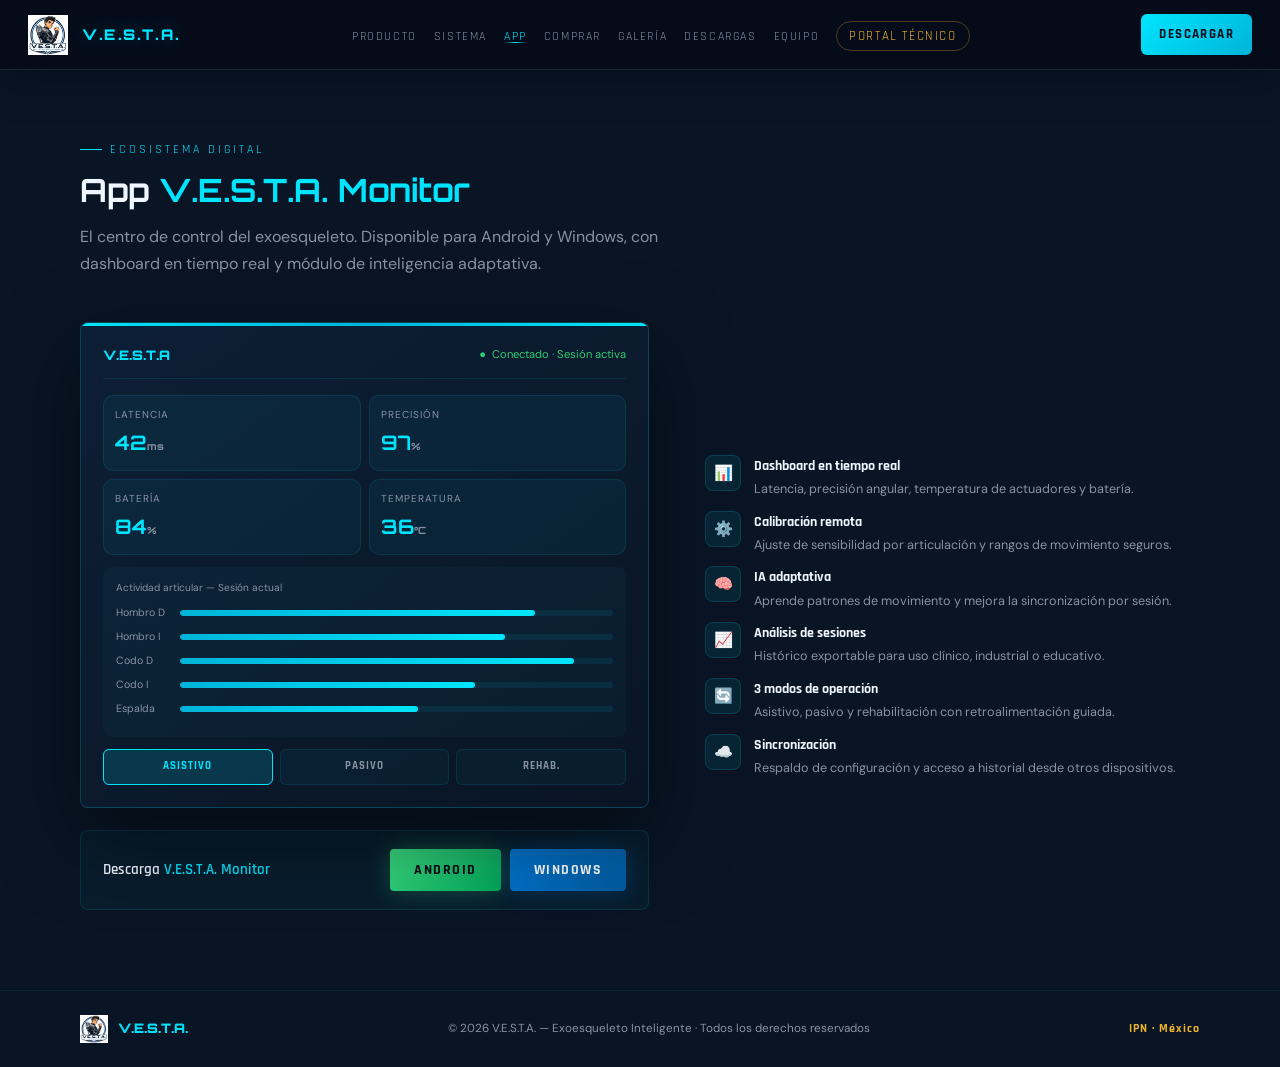
==== app.html @ 0ccfd3b2 "Mejora responsive de la web VESTA" ====
<!DOCTYPE html>
<html lang="es">
<head>
<meta charset="UTF-8">
<meta name="viewport" content="width=device-width, initial-scale=1.0">
<meta name="description" content="App V.E.S.T.A. Monitor para Android y Windows: dashboard, calibración, modos y análisis.">
<title>App Monitor — V.E.S.T.A.</title>
<link href="https://fonts.googleapis.com/css2?family=Orbitron:wght@400;700;900&family=Rajdhani:wght@300;400;500;600;700&family=DM+Sans:wght@300;400;500&display=swap" rel="stylesheet">
<link rel="stylesheet" href="style.css">
</head>
<body>

<nav>
  <a href="index.html" class="nav-logo-wrap"><img src="Logo V.E.S.T.A..png" alt="Logo V.E.S.T.A." class="nav-logo-img"><span class="nav-logo-text">V.E.S.T.A.</span></a>
  <ul class="nav-links">
    <li><a href="producto.html">Producto</a></li>
    <li><a href="producto.html#funcionamiento">Sistema</a></li>
    <li><a href="app.html" class="nav-active">App</a></li>
    <li><a href="compra.html">Comprar</a></li>
    <li><a href="galeria.html">Galería</a></li>
    <li><a href="descargas.html">Descargas</a></li>
    <li><a href="equipo.html">Equipo</a></li>
    <li><a href="https://josepht2244.github.io/technical_V.E.S.T.A.-/" class="nav-tech-link" target="_blank" rel="noopener">Portal Técnico</a></li>
  </ul>
  <a href="descargas.html" class="nav-cta">Descargar</a>
  <button class="nav-toggle" id="nav-toggle" aria-label="Menú"><span></span><span></span><span></span></button>
</nav>

<nav class="nav-drawer" id="nav-drawer">
  <a href="producto.html">Producto</a>
  <a href="producto.html#funcionamiento">Sistema</a>
  <a href="app.html">App</a>
  <a href="compra.html">Comprar</a>
  <a href="galeria.html">Galería</a>
  <a href="descargas.html">Descargas</a>
  <a href="equipo.html">Equipo</a>
  <a href="https://josepht2244.github.io/technical_V.E.S.T.A.-/" class="nav-tech-drawer" target="_blank" rel="noopener">Portal Técnico</a>
</nav>

<section class="page-hero" id="app">
  <div class="section-tag">Ecosistema digital</div>
  <h1 class="section-title">App <span>V.E.S.T.A. Monitor</span></h1>
  <p class="section-desc">El centro de control del exoesqueleto. Disponible para Android y Windows, con dashboard en tiempo real y módulo de inteligencia adaptativa.</p>

  <div class="app-grid">
    <div>
      <div class="app-mockup">
        <div class="app-bar"><span class="app-logo-small">V.E.S.T.A</span><span class="app-status">Conectado · Sesión activa</span></div>
        <div class="app-metrics">
          <div class="metric-box"><div class="metric-label">Latencia</div><span class="metric-value">42<span class="metric-unit">ms</span></span></div>
          <div class="metric-box"><div class="metric-label">Precisión</div><span class="metric-value">97<span class="metric-unit">%</span></span></div>
          <div class="metric-box"><div class="metric-label">Batería</div><span class="metric-value">84<span class="metric-unit">%</span></span></div>
          <div class="metric-box"><div class="metric-label">Temperatura</div><span class="metric-value">36<span class="metric-unit">°C</span></span></div>
        </div>
        <div class="app-bar-chart">
          <div class="bar-label">Actividad articular — Sesión actual</div>
          <div class="bar-row"><span class="bar-name">Hombro D</span><div class="bar-track"><div class="bar-fill" style="width:82%"></div></div></div>
          <div class="bar-row"><span class="bar-name">Hombro I</span><div class="bar-track"><div class="bar-fill" style="width:75%"></div></div></div>
          <div class="bar-row"><span class="bar-name">Codo D</span><div class="bar-track"><div class="bar-fill" style="width:91%"></div></div></div>
          <div class="bar-row"><span class="bar-name">Codo I</span><div class="bar-track"><div class="bar-fill" style="width:68%"></div></div></div>
          <div class="bar-row"><span class="bar-name">Espalda</span><div class="bar-track"><div class="bar-fill" style="width:55%"></div></div></div>
        </div>
        <div class="app-mode-row"><div class="mode-btn mode-active">Asistivo</div><div class="mode-btn mode-inactive">Pasivo</div><div class="mode-btn mode-inactive">Rehab.</div></div>
      </div>

      <div class="app-download-strip">
        <div class="app-download-text">Descarga <span>V.E.S.T.A. Monitor</span></div>
        <div class="app-dl-btns"><button class="btn-android dl-android">Android</button><button class="btn-windows dl-windows">Windows</button></div>
      </div>
    </div>

    <div class="app-features">
      <div class="app-feature"><div class="app-feature-icon">📊</div><div class="app-feature-text"><h4>Dashboard en tiempo real</h4><p>Latencia, precisión angular, temperatura de actuadores y batería.</p></div></div>
      <div class="app-feature"><div class="app-feature-icon">⚙️</div><div class="app-feature-text"><h4>Calibración remota</h4><p>Ajuste de sensibilidad por articulación y rangos de movimiento seguros.</p></div></div>
      <div class="app-feature"><div class="app-feature-icon">🧠</div><div class="app-feature-text"><h4>IA adaptativa</h4><p>Aprende patrones de movimiento y mejora la sincronización por sesión.</p></div></div>
      <div class="app-feature"><div class="app-feature-icon">📈</div><div class="app-feature-text"><h4>Análisis de sesiones</h4><p>Histórico exportable para uso clínico, industrial o educativo.</p></div></div>
      <div class="app-feature"><div class="app-feature-icon">🔄</div><div class="app-feature-text"><h4>3 modos de operación</h4><p>Asistivo, pasivo y rehabilitación con retroalimentación guiada.</p></div></div>
      <div class="app-feature"><div class="app-feature-icon">☁️</div><div class="app-feature-text"><h4>Sincronización</h4><p>Respaldo de configuración y acceso a historial desde otros dispositivos.</p></div></div>
    </div>
  </div>
</section>

<footer>
  <div class="footer-logo-wrap"><img src="Logo V.E.S.T.A..png" alt="Logo V.E.S.T.A." class="footer-logo-img"><span class="footer-logo">V.E.S.T.A.</span></div>
  <span class="footer-text">© 2026 V.E.S.T.A. — Exoesqueleto Inteligente · Todos los derechos reservados</span>
  <span class="footer-ipn">IPN · México</span>
</footer>

<script src="vesta.js?v=mailto-ipn-20260611"></script>
</body>
</html>
---- style.css ----
/*
  Archivo      | style.css
  Descripción  | Hoja de estilos principal de V.E.S.T.A.; define paleta,
               | layout, componentes visuales, animaciones y responsive.
*/

/* Variables    | Centralizan colores de marca y estados visuales reutilizables. */
:root {
  --cyan:   #00e5ff;
  --cyan2:  #00b4d8;
  --dark:   #050b18;
  --dark2:  #091525;
  --dark3:  #0d1f35;
  --silver: #8892a4;
  --light:  #d0dce8;
  --white:  #f0f6ff;
  --gold:   #f0b429;
  --red:    #ff4757;
  --green:  #2ecc71;
  --panel:  rgba(9, 21, 37, 0.88);
  --line:   rgba(208, 220, 232, 0.12);
  --amber:  #ffb84d;
}

/* Base         | Normaliza caja, scroll, tipografía global y barra de desplazamiento. */
*, *::before, *::after { margin: 0; padding: 0; box-sizing: border-box; }
html { scroll-behavior: smooth; }
body {
  background:
    linear-gradient(180deg, #050b18 0%, #08111f 45%, #050b18 100%);
  color: var(--light);
  font-family: 'DM Sans', sans-serif;
  font-size: 16px;
  line-height: 1.6;
  overflow-x: hidden;
}
img { max-width: 100%; }
::-webkit-scrollbar { width: 6px; }
::-webkit-scrollbar-track { background: var(--dark2); }
::-webkit-scrollbar-thumb { background: var(--cyan2); border-radius: 3px; }

/* Navegación   | Barra fija superior con logo, enlaces, CTA y fondo translúcido. */
nav {
  position: fixed; top: 0; left: 0; right: 0; z-index: 100;
  display: flex; align-items: center; justify-content: space-between;
  min-height: 70px;
  padding: 14px clamp(28px, 4vw, 58px);
  background: rgba(5, 11, 24, 0.88);
  backdrop-filter: blur(20px);
  border-bottom: 1px solid var(--line);
  box-shadow: 0 14px 40px rgba(0,0,0,0.22);
}
.nav-logo-wrap {
  display: flex; align-items: center; gap: 14px;
  text-decoration: none; flex-shrink: 0;
}
.nav-logo-img { width: 42px; height: 42px; object-fit: contain; }
.nav-logo-text {
  font-family: 'Orbitron', monospace;
  font-size: 1rem; font-weight: 900; letter-spacing: 0.18em; color: var(--cyan);
  white-space: nowrap;
  text-shadow: 0 0 18px rgba(0,229,255,0.28);
}
.nav-links {
  display: flex; align-items: center;
  gap: clamp(18px, 2.05vw, 30px);
  list-style: none;
  margin: 0 28px;
}
.nav-links a {
  color: var(--silver); text-decoration: none;
  font-family: 'Rajdhani', sans-serif;
  font-size: 0.82rem; letter-spacing: 2px; text-transform: uppercase;
  position: relative;
  transition: color 0.3s;
}
.nav-links a::after {
  content: '';
  position: absolute; left: 0; right: 0; bottom: 1px;
  height: 1px;
  background: linear-gradient(90deg, transparent, var(--cyan), transparent);
  transform: scaleX(0);
  transform-origin: center;
  transition: transform 0.25s;
}
.nav-links a:hover,
.nav-links a.nav-active { color: var(--cyan); }
.nav-links a:hover::after,
.nav-links a.nav-active::after { transform: scaleX(1); }
.nav-cta {
  background: linear-gradient(135deg, var(--cyan), var(--cyan2));
  color: var(--dark);
  font-family: 'Rajdhani', sans-serif;
  font-weight: 700; font-size: 0.82rem; letter-spacing: 1.4px; text-transform: uppercase;
  padding: 10px 22px; border-radius: 6px; text-decoration: none;
  transition: transform 0.2s, box-shadow 0.2s; flex-shrink: 0;
}
.nav-cta:hover { transform: translateY(-1px); box-shadow: 0 0 20px rgba(0,229,255,0.4); }

/* Hamburguesa  | Icono de menú móvil y transformación visual al abrirse. */
.nav-toggle {
  display: none; flex-direction: column; gap: 5px; cursor: pointer;
  background: none; border: none; padding: 4px;
}
.nav-toggle span {
  display: block; width: 24px; height: 2px;
  background: var(--cyan); border-radius: 2px;
  transition: all 0.3s;
}
.nav-toggle.open span:nth-child(1) { transform: rotate(45deg) translate(5px,5px); }
.nav-toggle.open span:nth-child(2) { opacity: 0; }
.nav-toggle.open span:nth-child(3) { transform: rotate(-45deg) translate(5px,-5px); }

/* Drawer móvil | Panel desplegable con enlaces de navegación para pantallas pequeñas. */
.nav-drawer {
  display: none; position: fixed; top: 70px; left: 0; right: 0;
  min-height: auto;
  background: linear-gradient(180deg, rgba(5,11,24,0.98), rgba(9,21,37,0.97));
  backdrop-filter: blur(22px);
  border-bottom: 1px solid rgba(0,229,255,0.15);
  padding: 18px clamp(18px, 5vw, 34px) 24px; z-index: 99;
  flex-direction: column; gap: 10px;
  max-height: calc(100vh - 70px);
  overflow-y: auto;
  box-shadow: 0 26px 70px rgba(0,0,0,0.42);
}
.nav-drawer.open {
  display: grid;
  grid-template-columns: repeat(2, minmax(0, 1fr));
}
.nav-drawer a {
  color: var(--silver); text-decoration: none;
  font-family: 'Rajdhani', sans-serif;
  font-size: 1rem; letter-spacing: 2px; text-transform: uppercase;
  padding: 14px 14px;
  border: 1px solid rgba(0,229,255,0.08);
  border-radius: 8px;
  background: rgba(0,229,255,0.035);
  transition: color 0.2s, border-color 0.2s, background 0.2s, transform 0.2s;
}
.nav-drawer a:hover {
  color: var(--cyan);
  border-color: rgba(0,229,255,0.28);
  background: rgba(0,229,255,0.075);
  transform: translateY(-1px);
}
.nav-drawer a:last-child { border-bottom: 1px solid rgba(0,229,255,0.08); }

/* Hero         | Primera sección con composición en dos columnas, fondo técnico y renders. */
#hero {
  min-height: 100vh;
  display: grid; grid-template-columns: 1fr 1fr;
  align-items: center; gap: 40px;
  padding: 120px 80px 80px;
  position: relative; overflow: hidden;
}
.hero-bg {
  position: absolute; inset: 0; pointer-events: none;
  background:
    radial-gradient(ellipse 60% 70% at 70% 50%, rgba(0,229,255,0.06) 0%, transparent 70%),
    radial-gradient(ellipse 40% 50% at 20% 30%, rgba(0,180,216,0.04) 0%, transparent 60%);
}
.hero-grid {
  position: absolute; inset: 0; pointer-events: none;
  background-image:
    linear-gradient(rgba(0,229,255,0.04) 1px, transparent 1px),
    linear-gradient(90deg, rgba(0,229,255,0.04) 1px, transparent 1px);
  background-size: 50px 50px;
  mask-image: radial-gradient(ellipse at center, black 30%, transparent 80%);
}
.hero-content { position: relative; z-index: 2; max-width: 640px; }
.hero-tag {
  display: inline-flex; align-items: center; gap: 8px;
  background: rgba(0,229,255,0.08); border: 1px solid rgba(0,229,255,0.25);
  color: var(--cyan);
  font-family: 'Rajdhani', sans-serif;
  font-size: 0.75rem; letter-spacing: 2px; text-transform: uppercase;
  padding: 6px 14px; border-radius: 30px; margin-bottom: 20px;
}
.hero-tag::before {
  content: ''; width: 6px; height: 6px;
  background: var(--cyan); border-radius: 50%;
  animation: blink 1.5s infinite; flex-shrink: 0;
}
@keyframes blink { 0%,100%{opacity:1} 50%{opacity:0.2} }
.hero-logo-row {
  display: flex; align-items: center; gap: 16px; margin-bottom: 14px;
}
.hero-logo-img { width: 72px; height: 72px; object-fit: contain; }
.hero-title {
  font-family: 'Orbitron', monospace;
  font-size: clamp(2.6rem, 5vw, 5.5rem); font-weight: 900; line-height: 1;
  background: linear-gradient(135deg, #fff 0%, var(--cyan) 60%, var(--cyan2) 100%);
  -webkit-background-clip: text; -webkit-text-fill-color: transparent; background-clip: text;
}
.hero-subtitle {
  font-family: 'Rajdhani', sans-serif;
  font-size: 0.78rem; letter-spacing: 2.5px; text-transform: uppercase;
  color: var(--silver); margin-bottom: 22px; line-height: 1.8;
}
.hero-slogan {
  font-family: 'Rajdhani', sans-serif;
  font-size: clamp(1.1rem, 2vw, 1.5rem); font-weight: 600;
  color: var(--white); margin-bottom: 12px; line-height: 1.3;
}
.hero-slogan span { color: var(--cyan); }
.hero-desc {
  font-size: 0.97rem; color: var(--silver);
  max-width: 540px; margin-bottom: 32px; line-height: 1.7;
}
.btn-group { display: flex; gap: 12px; flex-wrap: wrap; }

/* Botones      | Estilos reutilizables para acciones principales, secundarias y descargas. */
.btn-primary {
  display: inline-flex; align-items: center; gap: 8px;
  background: linear-gradient(135deg, var(--cyan), var(--cyan2)); color: var(--dark);
  font-family: 'Rajdhani', sans-serif; font-weight: 700;
  font-size: 0.85rem; letter-spacing: 1.5px; text-transform: uppercase;
  text-decoration: none; padding: 12px 26px; border-radius: 4px;
  transition: transform 0.2s, box-shadow 0.2s;
  box-shadow: 0 0 30px rgba(0,229,255,0.3); border: none; cursor: pointer;
}
.btn-primary:hover { transform: translateY(-2px); box-shadow: 0 0 50px rgba(0,229,255,0.5); }

.btn-outline {
  display: inline-flex; align-items: center; gap: 8px;
  background: transparent; border: 1.5px solid rgba(0,229,255,0.4); color: var(--cyan);
  font-family: 'Rajdhani', sans-serif; font-weight: 700;
  font-size: 0.85rem; letter-spacing: 1.5px; text-transform: uppercase;
  text-decoration: none; padding: 11px 26px; border-radius: 4px;
  transition: all 0.2s; cursor: pointer;
}
.btn-outline:hover { background: rgba(0,229,255,0.08); border-color: var(--cyan); }

.btn-android {
  display: inline-flex; align-items: center; gap: 8px;
  background: linear-gradient(135deg, #3ddc84, #00a859); color: var(--dark);
  font-family: 'Rajdhani', sans-serif; font-weight: 700;
  font-size: 0.85rem; letter-spacing: 1.5px; text-transform: uppercase;
  text-decoration: none; padding: 12px 24px; border-radius: 4px;
  transition: transform 0.2s, box-shadow 0.2s; border: none; cursor: pointer;
  box-shadow: 0 0 24px rgba(61,220,132,0.3);
}
.btn-android:hover { transform: translateY(-2px); box-shadow: 0 0 40px rgba(61,220,132,0.5); }

.btn-windows {
  display: inline-flex; align-items: center; gap: 8px;
  background: linear-gradient(135deg, #0078d4, #005a9e); color: #fff;
  font-family: 'Rajdhani', sans-serif; font-weight: 700;
  font-size: 0.85rem; letter-spacing: 1.5px; text-transform: uppercase;
  text-decoration: none; padding: 12px 24px; border-radius: 4px;
  transition: transform 0.2s, box-shadow 0.2s; border: none; cursor: pointer;
  box-shadow: 0 0 24px rgba(0,120,212,0.3);
}
.btn-windows:hover { transform: translateY(-2px); box-shadow: 0 0 40px rgba(0,120,212,0.5); }

/* Métricas     | Fila de indicadores rápidos bajo el mensaje principal del hero. */
.stats-row {
  display: flex; gap: 24px; flex-wrap: wrap;
  margin-top: 36px; padding-top: 24px;
  border-top: 1px solid rgba(0,229,255,0.1);
}
.stat { text-align: center; min-width: 60px; }
.stat-number {
  font-family: 'Orbitron', monospace; font-size: 1.4rem; font-weight: 700;
  color: var(--cyan); display: block;
}
.stat-label {
  font-family: 'Rajdhani', sans-serif; font-size: 0.68rem;
  letter-spacing: 1.5px; text-transform: uppercase; color: var(--silver);
}

/* Visual hero  | Renders protagonistas integrados como escena de producto. */
.hero-product-stage {
  position: absolute;
  top: 72px; right: 0; bottom: 0;
  width: min(58vw, 760px);
  display: flex; align-items: center; justify-content: center;
  pointer-events: none; z-index: 1;
}
.hero-product-img {
  width: min(56vw, 720px);
  max-height: 78vh;
  object-fit: contain;
  opacity: 0.92;
  filter: drop-shadow(0 34px 46px rgba(0,0,0,0.5));
  mask-image: linear-gradient(90deg, transparent 0%, #000 10%, #000 88%, transparent 100%);
}
.hero-product-side {
  position: absolute;
  right: 6%;
  bottom: 4%;
  width: min(22vw, 260px);
  max-height: 34vh;
  object-fit: contain;
  opacity: 0.78;
  filter: drop-shadow(0 24px 32px rgba(0,0,0,0.48));
  transform: rotate(-2deg);
  mask-image: linear-gradient(90deg, transparent 0%, #000 16%, #000 88%, transparent 100%);
}
.hero-visual { position: relative; z-index: 2; display: flex; justify-content: center; }
.render-showcase { position: relative; width: 470px; height: 560px; }
.render-card {
  position: absolute;
  background: linear-gradient(135deg, rgba(9,21,37,0.9), rgba(13,31,53,0.8));
  border: 1px solid rgba(0,229,255,0.2);
  border-radius: 16px; overflow: hidden;
  box-shadow: 0 20px 80px rgba(0,0,0,0.5), 0 0 0 1px rgba(0,229,255,0.05);
}
.render-card img { width: 100%; height: 100%; object-fit: contain; }
.render-main  { width: 350px; height: 430px; top: 0; right: 0; animation: float 6s ease-in-out infinite; }
.render-small { width: 235px; height: 290px; bottom: 0; left: 0; animation: float 6s ease-in-out infinite 1.5s; border-color: rgba(0,229,255,0.35); }
@keyframes float { 0%,100%{transform:translateY(0)} 50%{transform:translateY(-12px)} }
.render-glow {
  position: absolute; top: 50%; left: 50%; transform: translate(-50%,-50%);
  width: 280px; height: 280px;
  background: radial-gradient(circle, rgba(0,229,255,0.12), transparent 70%);
  pointer-events: none;
}

/* Secciones    | Reglas base para espaciado, títulos, descripciones y divisores. */
section { padding: 80px 80px; }
.page-hero { padding-top: 132px; }
.section-tag {
  display: inline-flex; align-items: center; gap: 8px;
  color: var(--cyan); font-family: 'Rajdhani', sans-serif;
  font-size: 0.75rem; letter-spacing: 3px; text-transform: uppercase; margin-bottom: 12px;
}
.section-tag::before { content: ''; display: block; width: 22px; height: 1.5px; background: var(--cyan); }
.section-title {
  font-family: 'Orbitron', monospace;
  font-size: clamp(1.4rem, 2.5vw, 2.4rem); font-weight: 700;
  color: var(--white); margin-bottom: 14px; line-height: 1.2;
}
.section-title span { color: var(--cyan); }
.section-desc { color: var(--silver); max-width: 580px; line-height: 1.7; font-size: 1rem; }
.divider {
  height: 1px; margin: 0 80px;
  background: linear-gradient(90deg, transparent, rgba(0,229,255,0.15), transparent);
}

/* Portada      | Tarjetas de acceso para repartir el contenido en páginas. */
.route-grid {
  display: grid;
  grid-template-columns: repeat(3, 1fr);
  gap: 18px;
  margin-top: 44px;
}
.route-card {
  display: grid;
  gap: 8px;
  min-height: 170px;
  padding: 24px;
  text-decoration: none;
  background: var(--panel);
  border: 1px solid var(--line);
  border-radius: 8px;
  transition: transform 0.25s, border-color 0.25s, box-shadow 0.25s;
}
.route-card:hover {
  transform: translateY(-4px);
  border-color: rgba(0,229,255,0.34);
  box-shadow: 0 18px 52px rgba(0,0,0,0.32);
}
.route-card span {
  font-family: 'Orbitron', monospace;
  font-size: 0.78rem;
  color: var(--cyan);
}
.route-card strong {
  font-family: 'Rajdhani', sans-serif;
  font-size: 1.05rem;
  letter-spacing: 1px;
  text-transform: uppercase;
  color: var(--white);
}
.route-card p {
  color: var(--silver);
  font-size: 0.84rem;
  line-height: 1.5;
}

/* Descargas    | Grid de tarjetas para recursos Word, Android y Windows. */
#descargas { background: var(--dark2); }
.downloads-grid {
  display: grid; grid-template-columns: repeat(3, 1fr); gap: 22px; margin-top: 44px;
}
.download-card {
  background: var(--dark); border: 1px solid rgba(0,229,255,0.12);
  border-radius: 8px; padding: 32px 24px; text-align: center;
  transition: transform 0.3s, border-color 0.3s, box-shadow 0.3s;
  position: relative; overflow: hidden;
}
.download-card:hover {
  transform: translateY(-6px); border-color: rgba(0,229,255,0.3);
  box-shadow: 0 20px 60px rgba(0,0,0,0.4);
}
.download-card::before {
  content: ''; position: absolute; top: 0; left: 0; right: 0; height: 2px;
  opacity: 0; transition: opacity 0.3s;
}
.download-card.word::before    { background: linear-gradient(90deg, transparent, #2B579A, transparent); }
.download-card.android::before { background: linear-gradient(90deg, transparent, #3ddc84, transparent); }
.download-card.windows::before { background: linear-gradient(90deg, transparent, #0078d4, transparent); }
.download-card:hover::before { opacity: 1; }
.dl-icon { font-size: 2.8rem; margin-bottom: 14px; display: block; }
.dl-title {
  font-family: 'Orbitron', monospace; font-size: 0.95rem; font-weight: 700;
  color: var(--white); margin-bottom: 8px;
}
.dl-desc { font-size: 0.83rem; color: var(--silver); line-height: 1.5; margin-bottom: 22px; }
.dl-badge {
  display: inline-block;
  font-family: 'Rajdhani', sans-serif; font-size: 0.68rem; letter-spacing: 1.5px;
  text-transform: uppercase; padding: 4px 12px; border-radius: 20px; margin-bottom: 18px;
}
.dl-badge.docx { background: rgba(43,87,154,0.2); border: 1px solid rgba(43,87,154,0.4); color: #7baee8; }
.dl-badge.apk  { background: rgba(61,220,132,0.15); border: 1px solid rgba(61,220,132,0.4); color: #3ddc84; }
.dl-badge.exe,
.dl-badge.zip  { background: rgba(0,120,212,0.15); border: 1px solid rgba(0,120,212,0.4); color: #4da3ff; }

/* Objetivo     | Diseño de texto explicativo y tarjetas de capacidades del producto. */
#objetivo { background: var(--dark2); }
.objetivo-grid { display: grid; grid-template-columns: 1fr 1fr; gap: 56px; align-items: center; margin-top: 44px; }
.objetivo-text p { color: var(--silver); line-height: 1.8; margin-bottom: 16px; }
.objetivo-cards { display: grid; gap: 14px; }
.obj-card {
  background: rgba(0,229,255,0.04); border: 1px solid rgba(0,229,255,0.12);
  border-left: 3px solid var(--cyan); border-radius: 8px; padding: 16px 20px;
  transition: background 0.3s, border-color 0.3s;
}
.obj-card:hover { background: rgba(0,229,255,0.08); border-color: rgba(0,229,255,0.3); }
.obj-card-icon { font-size: 1.3rem; margin-bottom: 6px; }
.obj-card-title {
  font-family: 'Rajdhani', sans-serif; font-weight: 700; font-size: 0.92rem;
  letter-spacing: 1px; color: var(--white); margin-bottom: 4px;
}
.obj-card-desc { font-size: 0.83rem; color: var(--silver); line-height: 1.5; }

/* Problema     | Estadísticas de contexto e impacto con énfasis visual en alerta. */
#problema { background: var(--dark); position: relative; overflow: hidden; }
.problema-bg {
  position: absolute; top: 0; right: 0; width: 500px; height: 500px;
  background: radial-gradient(circle, rgba(255,71,87,0.05), transparent 70%);
  pointer-events: none;
}
.problema-grid { display: grid; grid-template-columns: 1fr 1fr; gap: 56px; margin-top: 44px; align-items: start; }
.stats-grid { display: grid; grid-template-columns: 1fr 1fr; gap: 18px; }
.stat-card {
  background: linear-gradient(135deg, rgba(255,71,87,0.08), rgba(13,31,53,0.8));
  border: 1px solid rgba(255,71,87,0.2); border-radius: 12px; padding: 22px; text-align: center;
}
.stat-big {
  font-family: 'Orbitron', monospace; font-size: clamp(1.6rem, 3vw, 2.1rem); font-weight: 900;
  color: var(--red); display: block; margin-bottom: 6px;
}
.stat-desc { font-size: 0.78rem; color: var(--silver); line-height: 1.5; }
.impacto-list { list-style: none; display: grid; gap: 14px; }
.impacto-list li { display: flex; align-items: flex-start; gap: 10px; font-size: 0.92rem; color: var(--silver); line-height: 1.5; }
.impacto-list li::before { content: '▸'; color: var(--cyan); flex-shrink: 0; margin-top: 2px; }

/* Valor        | Tarjetas de ventajas competitivas y etiquetas destacadas. */
#valor { background: var(--dark2); }
.valor-grid { display: grid; grid-template-columns: repeat(3, 1fr); gap: 22px; margin-top: 44px; }
.valor-card {
  background: var(--dark); border: 1px solid rgba(0,229,255,0.1);
  border-radius: 8px; padding: 28px 20px; position: relative; overflow: hidden;
  transition: transform 0.3s, border-color 0.3s, box-shadow 0.3s;
}
.valor-card:hover { transform: translateY(-6px); border-color: rgba(0,229,255,0.35); box-shadow: 0 20px 60px rgba(0,0,0,0.4), 0 0 30px rgba(0,229,255,0.08); }
.valor-card::before {
  content: ''; position: absolute; top: 0; left: 0; right: 0; height: 2px;
  background: linear-gradient(90deg, transparent, var(--cyan), transparent);
  opacity: 0; transition: opacity 0.3s;
}
.valor-card:hover::before { opacity: 1; }
.valor-number { font-family: 'Orbitron', monospace; font-size: 2rem; font-weight: 900; color: rgba(0,229,255,0.12); position: absolute; top: 12px; right: 16px; }
.valor-icon { font-size: 1.6rem; margin-bottom: 12px; }
.valor-title { font-family: 'Rajdhani', sans-serif; font-weight: 700; font-size: 1rem; letter-spacing: 1px; color: var(--white); margin-bottom: 8px; }
.valor-desc { font-size: 0.83rem; color: var(--silver); line-height: 1.6; }
.valor-highlight {
  display: inline-block; margin-top: 12px;
  background: rgba(0,229,255,0.1); border: 1px solid rgba(0,229,255,0.2); color: var(--cyan);
  font-family: 'Rajdhani', sans-serif; font-size: 0.7rem; letter-spacing: 1px;
  padding: 3px 10px; border-radius: 20px;
}

/* Funcionamiento | Flujo de tres pasos y chips de componentes del sistema. */
#funcionamiento { background: var(--dark); }
.flow-steps { display: grid; grid-template-columns: repeat(3, 1fr); gap: 0; position: relative; margin-top: 44px; }
.flow-steps::before {
  content: ''; position: absolute; top: 47px; left: 16.67%; right: 16.67%; height: 2px;
  background: linear-gradient(90deg, var(--cyan), var(--cyan2));
  z-index: 0;
}
.flow-step { display: flex; flex-direction: column; align-items: center; text-align: center; padding: 0 14px; }
.flow-num {
  width: 94px; height: 94px; border-radius: 50%;
  display: flex; align-items: center; justify-content: center;
  position: relative; z-index: 2; margin-bottom: 22px;
  font-family: 'Orbitron', monospace; font-weight: 900;
}
.flow-num-1 { background: linear-gradient(135deg, rgba(0,229,255,0.16), rgba(0,229,255,0.04)), #061927; border: 2px solid var(--cyan); color: var(--cyan); font-size: 1rem; }
.flow-num-2 { background: linear-gradient(135deg, rgba(0,229,255,0.24), rgba(0,229,255,0.08)), #061927; border: 2px solid var(--cyan); color: var(--cyan); box-shadow: 0 0 30px rgba(0,229,255,0.3); font-size: 1rem; }
.flow-num-3 { background: linear-gradient(135deg, rgba(0,229,255,0.16), rgba(0,229,255,0.04)), #061927; border: 2px solid var(--cyan); color: var(--cyan); font-size: 1rem; }
.flow-title { font-family: 'Rajdhani', sans-serif; font-weight: 700; font-size: 1rem; color: var(--white); margin-bottom: 8px; }
.flow-desc { font-size: 0.83rem; color: var(--silver); line-height: 1.6; }
.sensors-title { font-family: 'Rajdhani', sans-serif; font-size: 0.75rem; letter-spacing: 2px; text-transform: uppercase; color: var(--silver); margin-bottom: 16px; margin-top: 40px; }
.sensors-grid { display: grid; grid-template-columns: repeat(4, 1fr); gap: 12px; }
.sensor-chip { background: rgba(0,229,255,0.04); border: 1px solid rgba(0,229,255,0.15); border-radius: 8px; padding: 14px; text-align: center; }
.sensor-name { font-family: 'Rajdhani', sans-serif; font-weight: 700; font-size: 0.85rem; color: var(--cyan); margin-bottom: 4px; }
.sensor-role { font-size: 0.73rem; color: var(--silver); line-height: 1.4; }

/* App          | Mockup visual de V.E.S.T.A. Monitor, métricas y beneficios. */
#app { background: var(--dark2); }
.app-grid { display: grid; grid-template-columns: 1.15fr 1fr; gap: 56px; margin-top: 44px; align-items: center; }
.app-mockup {
  background: linear-gradient(145deg, #0d1f35, #091525);
  border: 1px solid rgba(0,229,255,0.2); border-radius: 8px; padding: 22px;
  box-shadow: 0 30px 80px rgba(0,0,0,0.5); position: relative; overflow: hidden;
}
.app-mockup::before { content: ''; position: absolute; top: 0; left: 0; right: 0; height: 3px; background: linear-gradient(90deg, var(--cyan), var(--cyan2), var(--cyan)); }
.app-bar { display: flex; align-items: center; justify-content: space-between; margin-bottom: 16px; padding-bottom: 12px; border-bottom: 1px solid rgba(0,229,255,0.1); }
.app-logo-small { font-family: 'Orbitron', monospace; font-size: 0.82rem; font-weight: 900; color: var(--cyan); }
.app-status { display: flex; align-items: center; gap: 6px; font-size: 0.7rem; color: var(--green); }
.app-status::before { content: '●'; }
.app-metrics { display: grid; grid-template-columns: 1fr 1fr; gap: 8px; margin-bottom: 12px; }
.metric-box { background: rgba(0,229,255,0.05); border: 1px solid rgba(0,229,255,0.1); border-radius: 10px; padding: 11px; }
.metric-label { font-size: 0.63rem; letter-spacing: 1px; text-transform: uppercase; color: var(--silver); margin-bottom: 4px; }
.metric-value { font-family: 'Orbitron', monospace; font-size: 1.25rem; font-weight: 700; color: var(--cyan); }
.metric-unit { font-size: 0.62rem; color: var(--silver); }
.app-bar-chart { background: rgba(0,229,255,0.03); border-radius: 8px; padding: 13px; margin-bottom: 12px; }
.bar-label { font-size: 0.63rem; color: var(--silver); margin-bottom: 9px; }
.bar-row { display: flex; align-items: center; gap: 8px; margin-bottom: 7px; }
.bar-name { font-size: 0.66rem; color: var(--silver); width: 56px; flex-shrink: 0; }
.bar-track { flex: 1; height: 6px; background: rgba(0,229,255,0.08); border-radius: 3px; overflow: hidden; }
.bar-fill { height: 100%; border-radius: 3px; background: linear-gradient(90deg, var(--cyan2), var(--cyan)); }
.app-mode-row { display: flex; gap: 7px; }
.mode-btn { flex: 1; padding: 8px 4px; border-radius: 6px; font-size: 0.68rem; font-family: 'Rajdhani', sans-serif; font-weight: 700; letter-spacing: 1px; text-transform: uppercase; text-align: center; cursor: pointer; border: 1px solid transparent; }
.mode-active  { background: rgba(0,229,255,0.15); border-color: var(--cyan); color: var(--cyan); }
.mode-inactive { background: rgba(0,229,255,0.04); border-color: rgba(0,229,255,0.1); color: var(--silver); }
.app-features { display: grid; gap: 13px; }
.app-feature { display: flex; gap: 13px; align-items: flex-start; }
.app-feature-icon { width: 36px; height: 36px; border-radius: 8px; background: rgba(0,229,255,0.08); border: 1px solid rgba(0,229,255,0.15); display: flex; align-items: center; justify-content: center; font-size: 0.95rem; flex-shrink: 0; }
.app-feature-text h4 { font-family: 'Rajdhani', sans-serif; font-weight: 700; color: var(--white); font-size: 0.9rem; margin-bottom: 2px; }
.app-feature-text p { font-size: 0.79rem; color: var(--silver); line-height: 1.4; }
.app-download-strip {
  margin-top: 22px; padding: 18px 22px;
  background: rgba(0,229,255,0.04); border: 1px solid rgba(0,229,255,0.12);
  border-radius: 8px; display: flex; align-items: center; justify-content: space-between; gap: 14px; flex-wrap: wrap;
}
.app-download-text { font-family: 'Rajdhani', sans-serif; font-weight: 600; color: var(--white); font-size: 0.92rem; }
.app-download-text span { color: var(--cyan); }
.app-dl-btns { display: flex; gap: 9px; flex-wrap: wrap; }

/* Sistema      | Diagrama del exoesqueleto completo y lista de especificaciones. */
#completo { background: var(--dark); }
.completo-grid { display: grid; grid-template-columns: 1fr 1fr; gap: 56px; margin-top: 44px; align-items: center; }
.exo-diagram { background: linear-gradient(145deg, rgba(9,21,37,0.9), rgba(5,11,24,1)); border: 1px solid rgba(0,229,255,0.15); border-radius: 8px; padding: 30px; display: flex; flex-direction: column; align-items: center; gap: 8px; min-height: 400px; justify-content: center; }
.system-visual-card { position: relative; overflow: hidden; align-items: stretch; }
.system-kicker {
  font-family: 'Rajdhani', sans-serif;
  font-size: 0.72rem; letter-spacing: 2px; text-transform: uppercase;
  color: var(--cyan); margin-bottom: 4px;
}
.system-render-img {
  width: 100%; height: 330px; object-fit: contain;
  background: linear-gradient(135deg, rgba(255,255,255,0.95), rgba(220,228,240,0.9));
  border-radius: 8px;
  padding: 14px;
}
.system-badges { display: flex; gap: 8px; flex-wrap: wrap; margin-top: 12px; }
.system-badges span {
  border: 1px solid rgba(0,229,255,0.2);
  background: rgba(0,229,255,0.06);
  color: var(--light);
  border-radius: 6px;
  padding: 6px 10px;
  font-family: 'Rajdhani', sans-serif;
  font-size: 0.72rem; letter-spacing: 1px; text-transform: uppercase;
}
.body-figure { display: flex; flex-direction: column; align-items: center; }
.exo-part { background: rgba(0,229,255,0.06); border: 1.5px solid rgba(0,229,255,0.3); border-radius: 10px; padding: 10px 18px; font-family: 'Rajdhani', sans-serif; font-size: 0.78rem; font-weight: 600; color: var(--cyan); text-align: center; width: 170px; margin: 3px 0; transition: background 0.3s; }
.exo-part:hover { background: rgba(0,229,255,0.15); }
.exo-part.highlight { width: 230px; border-color: rgba(0,229,255,0.5); background: rgba(0,229,255,0.1); }
.exo-connector { width: 2px; height: 14px; background: linear-gradient(to bottom, var(--cyan2), rgba(0,229,255,0.2)); margin: 0 auto; }
.exo-caption { font-size: 0.7rem; color: var(--silver); text-align: center; margin-top: 10px; font-style: italic; }
.exo-specs { display: grid; gap: 9px; }
.spec-row { display: flex; align-items: center; gap: 11px; padding: 10px 13px; background: rgba(0,229,255,0.03); border: 1px solid rgba(0,229,255,0.08); border-radius: 8px; }
.spec-icon { font-size: 0.95rem; flex-shrink: 0; }
.spec-name { font-family: 'Rajdhani', sans-serif; font-weight: 600; color: var(--white); font-size: 0.85rem; }
.spec-val { margin-left: auto; font-family: 'Orbitron', monospace; font-size: 0.75rem; color: var(--cyan); white-space: nowrap; }

/* Identidad    | Tarjetas de misión/visión, logotipo y paleta cromática. */
#identidad { background: var(--dark2); }
.mv-grid { display: grid; grid-template-columns: 1fr 1fr; gap: 26px; margin-top: 44px; }
.mv-card { border-radius: 8px; padding: 32px 26px; }
.mv-mision { background: linear-gradient(135deg, rgba(0,229,255,0.08), rgba(0,180,216,0.03)); border: 1px solid rgba(0,229,255,0.2); }
.mv-vision  { background: linear-gradient(135deg, rgba(240,180,41,0.06), rgba(240,180,41,0.01)); border: 1px solid rgba(240,180,41,0.2); }
.mv-label { font-family: 'Orbitron', monospace; font-size: 0.68rem; letter-spacing: 3px; text-transform: uppercase; margin-bottom: 13px; display: flex; align-items: center; gap: 9px; }
.mv-mision .mv-label { color: var(--cyan); }
.mv-vision  .mv-label { color: var(--gold); }
.mv-label::before { content: ''; display: block; width: 18px; height: 1.5px; }
.mv-mision .mv-label::before { background: var(--cyan); }
.mv-vision  .mv-label::before { background: var(--gold); }
.mv-text { font-size: 0.95rem; color: var(--light); line-height: 1.7; }
.logo-area { text-align: center; margin-top: 38px; padding: 32px; background: rgba(0,229,255,0.03); border: 1px solid rgba(0,229,255,0.1); border-radius: 8px; }
.logo-area-img { width: 100px; height: 100px; object-fit: contain; margin-bottom: 10px; }
.logo-big { font-family: 'Orbitron', monospace; font-size: clamp(2rem, 4vw, 3.4rem); font-weight: 900; letter-spacing: 8px; background: linear-gradient(135deg, #fff, var(--cyan)); -webkit-background-clip: text; -webkit-text-fill-color: transparent; background-clip: text; margin-bottom: 6px; }
.logo-full { font-family: 'Rajdhani', sans-serif; font-size: 0.75rem; letter-spacing: 2px; color: var(--silver); text-transform: uppercase; }
.palette { display: flex; gap: 8px; justify-content: center; margin-top: 18px; flex-wrap: wrap; }
.color-swatch { width: 44px; height: 44px; border-radius: 10px; display: flex; align-items: flex-end; justify-content: center; padding-bottom: 4px; font-size: 0.5rem; color: rgba(255,255,255,0.7); font-family: 'Orbitron', monospace; }

/* Evidencia    | Renders CAD en tarjetas para documentar el diseño 3D. */
#evidencia { background: var(--dark); }
.renders-grid { display: grid; grid-template-columns: repeat(4, 1fr); gap: 18px; margin-top: 44px; }
.render-full-card { background: linear-gradient(145deg, rgba(9,21,37,0.95), rgba(5,11,24,0.9)); border: 1px solid rgba(0,229,255,0.15); border-radius: 8px; overflow: hidden; transition: border-color 0.3s, box-shadow 0.3s, transform 0.3s; }
.render-full-card:hover { border-color: rgba(0,229,255,0.35); box-shadow: 0 20px 60px rgba(0,0,0,0.5), 0 0 40px rgba(0,229,255,0.06); }
.render-full-card:hover { transform: translateY(-4px); }
.render-hero-card { grid-column: span 2; }
.module-card { grid-column: span 1; }
.render-full-card img {
  width: 100%; height: 270px; object-fit: contain; padding: 16px;
  background: linear-gradient(135deg, rgba(255,255,255,0.98), rgba(222,230,241,0.96));
}
.module-card img { height: 230px; }
.render-info { padding: 16px 20px; border-top: 1px solid rgba(0,229,255,0.1); }
.render-title { font-family: 'Rajdhani', sans-serif; font-weight: 700; font-size: 0.95rem; color: var(--white); margin-bottom: 4px; }
.render-caption { font-size: 0.78rem; color: var(--silver); }
.design-note {
  margin-top: 18px;
  padding: 16px 20px;
  background: rgba(0,229,255,0.04);
  border: 1px solid rgba(0,229,255,0.1);
  border-radius: 8px;
  font-size: 0.84rem;
  color: var(--silver);
}
.design-note strong { color: var(--white); }

/* Compra       | Configurador comercial para cotizar exoesqueletos a medida. */
#compra {
  background:
    linear-gradient(135deg, rgba(240,180,41,0.08), transparent 32%),
    linear-gradient(180deg, var(--dark2), var(--dark));
}
.purchase-grid {
  display: grid;
  grid-template-columns: 0.95fr 1.05fr;
  gap: 34px;
  margin-top: 44px;
  align-items: stretch;
}
.purchase-showcase,
.custom-order,
.purchase-step {
  background: var(--panel);
  border: 1px solid var(--line);
  border-radius: 8px;
}
.purchase-showcase { padding: 22px; display: grid; gap: 16px; }
.purchase-image-wrap {
  background: linear-gradient(135deg, rgba(255,255,255,0.98), rgba(222,230,241,0.96));
  border-radius: 8px;
  min-height: 390px;
  display: flex; align-items: center; justify-content: center;
  overflow: hidden;
}
.purchase-render {
  width: 100%; height: 390px; object-fit: contain;
  padding: 14px;
  filter: drop-shadow(0 20px 24px rgba(0,0,0,0.22));
}
.purchase-price-card {
  display: grid; gap: 4px;
  padding: 16px;
  border: 1px solid rgba(240,180,41,0.28);
  background: rgba(240,180,41,0.08);
  border-radius: 8px;
}
.price-label,
.price-note {
  font-family: 'Rajdhani', sans-serif;
  color: var(--silver);
  letter-spacing: 1px;
}
.price-label { text-transform: uppercase; font-size: 0.72rem; }
.purchase-price-card strong {
  font-family: 'Orbitron', monospace;
  font-size: clamp(1.7rem, 3vw, 2.6rem);
  color: var(--amber);
}
.price-note { font-size: 0.82rem; line-height: 1.4; }
.included-list { display: grid; gap: 9px; }
.included-list div {
  display: flex; gap: 10px; align-items: center;
  padding: 11px 12px;
  background: rgba(0,229,255,0.04);
  border: 1px solid rgba(0,229,255,0.1);
  border-radius: 8px;
  font-size: 0.84rem; color: var(--light);
}
.included-list span {
  font-family: 'Orbitron', monospace;
  color: var(--cyan);
  font-size: 0.72rem;
}
.custom-order {
  padding: 24px;
  display: grid;
  gap: 18px;
}
.form-head {
  display: flex; align-items: flex-start; justify-content: space-between; gap: 16px;
  padding-bottom: 16px;
  border-bottom: 1px solid var(--line);
}
.form-eyebrow {
  display: block;
  font-family: 'Rajdhani', sans-serif;
  font-size: 0.7rem; letter-spacing: 2px; text-transform: uppercase;
  color: var(--cyan);
  margin-bottom: 4px;
}
.form-head h3 {
  font-family: 'Orbitron', monospace;
  color: var(--white);
  font-size: 1.25rem;
}
.form-status {
  border: 1px solid rgba(46,204,113,0.35);
  background: rgba(46,204,113,0.08);
  color: var(--green);
  border-radius: 6px;
  padding: 5px 9px;
  font-family: 'Rajdhani', sans-serif;
  font-size: 0.7rem; letter-spacing: 1.5px; text-transform: uppercase;
}
.config-options { display: grid; grid-template-columns: repeat(3, 1fr); gap: 10px; }
.config-option {
  cursor: pointer;
  border: 1px solid rgba(0,229,255,0.12);
  background: rgba(0,229,255,0.035);
  border-radius: 8px;
  padding: 13px;
  min-height: 118px;
  display: grid; align-content: start; gap: 4px;
  transition: border-color 0.2s, background 0.2s, transform 0.2s;
}
.config-option:hover {
  transform: translateY(-2px);
  border-color: rgba(0,229,255,0.36);
  background: rgba(0,229,255,0.07);
}
.config-option input { accent-color: var(--cyan); }
.config-option span {
  font-family: 'Rajdhani', sans-serif;
  font-weight: 700;
  color: var(--white);
  letter-spacing: 1px;
}
.config-option small {
  color: var(--silver);
  font-size: 0.76rem;
  line-height: 1.35;
}
.form-grid {
  display: grid;
  grid-template-columns: repeat(2, 1fr);
  gap: 12px;
}
.form-grid label,
.notes-field {
  display: grid; gap: 6px;
  font-family: 'Rajdhani', sans-serif;
  font-size: 0.78rem; letter-spacing: 1.2px; text-transform: uppercase;
  color: var(--silver);
}
.form-grid input,
.notes-field textarea {
  width: 100%;
  border: 1px solid rgba(0,229,255,0.14);
  background: rgba(5,11,24,0.72);
  color: var(--white);
  border-radius: 6px;
  padding: 11px 12px;
  font-family: 'DM Sans', sans-serif;
  font-size: 0.9rem;
  outline: none;
  resize: vertical;
}
.form-grid input:focus,
.notes-field textarea:focus {
  border-color: var(--cyan);
  box-shadow: 0 0 0 3px rgba(0,229,255,0.08);
}
.module-selector {
  display: grid;
  grid-template-columns: repeat(2, 1fr);
  gap: 10px;
}
.module-selector label {
  display: flex; align-items: center; gap: 8px;
  border: 1px solid rgba(240,180,41,0.18);
  background: rgba(240,180,41,0.05);
  border-radius: 6px;
  padding: 9px 10px;
  color: var(--light);
  font-size: 0.84rem;
}
.module-selector input { accent-color: var(--amber); }
.purchase-action { width: 100%; justify-content: center; }
.custom-order.is-submitting .purchase-action { opacity: 0.72; pointer-events: none; }
.hp-field {
  position: absolute;
  left: -9999px;
  width: 1px;
  height: 1px;
  opacity: 0;
  pointer-events: none;
}
.form-footnote { color: var(--silver); font-size: 0.78rem; line-height: 1.4; }
.form-footnote strong { color: var(--white); }
.purchase-steps {
  display: grid;
  grid-template-columns: repeat(3, 1fr);
  gap: 16px;
  margin-top: 20px;
}
.purchase-step { padding: 18px; }
.purchase-step span {
  display: inline-flex; align-items: center; justify-content: center;
  width: 30px; height: 30px;
  border-radius: 6px;
  background: rgba(0,229,255,0.1);
  color: var(--cyan);
  font-family: 'Orbitron', monospace;
  font-size: 0.8rem;
  margin-bottom: 10px;
}
.purchase-step strong {
  display: block;
  font-family: 'Rajdhani', sans-serif;
  font-size: 1rem; letter-spacing: 1px;
  color: var(--white);
  margin-bottom: 4px;
}
.purchase-step p { color: var(--silver); font-size: 0.82rem; line-height: 1.5; }

/* Comparativa  | Tabla horizontal para comparar V.E.S.T.A. contra alternativas. */
#comparativa { background: var(--dark2); }
.tabla-wrapper { margin-top: 44px; overflow-x: auto; border-radius: 12px; border: 1px solid rgba(0,229,255,0.1); }
table { width: 100%; border-collapse: collapse; min-width: 600px; }
thead tr { background: rgba(0,229,255,0.08); }
th { font-family: 'Rajdhani', sans-serif; font-weight: 700; font-size: 0.76rem; letter-spacing: 1.5px; text-transform: uppercase; color: var(--cyan); padding: 13px 16px; text-align: left; border-bottom: 2px solid rgba(0,229,255,0.2); white-space: nowrap; }
td { padding: 11px 16px; font-size: 0.83rem; color: var(--silver); border-bottom: 1px solid rgba(0,229,255,0.06); }
tr:last-child td { border-bottom: none; }
tr:hover td { background: rgba(0,229,255,0.02); }
.td-name { font-weight: 600; color: var(--white); }
.td-vesta { color: var(--white); font-weight: 500; }
.check  { color: var(--green); text-align: center; }
.cross  { color: var(--red); text-align: center; }
.partial{ color: var(--gold); text-align: center; }
.vesta-row { background: rgba(0,229,255,0.04); }
.vesta-row td { border-left: 3px solid var(--cyan); }
.vesta-row td:first-child { padding-left: 13px; }

/* Equipo       | Grid de integrantes, fotografías y distintivo institucional. */
#equipo { background: var(--dark); }
.equipo-grid { display: grid; grid-template-columns: repeat(3, 1fr); gap: 22px; margin-top: 44px; }
.member-card { background: var(--dark2); border: 1px solid rgba(0,229,255,0.1); border-radius: 8px; padding: 34px 26px; text-align: center; transition: border-color 0.3s, transform 0.3s, box-shadow 0.3s; display: flex; flex-direction: column; align-items: center; }
.member-card:hover { border-color: rgba(0,229,255,0.3); transform: translateY(-4px); box-shadow: 0 16px 48px rgba(0,0,0,0.4); }
.member-avatar {
  width: 112px; height: 112px; border-radius: 50%;
  background: linear-gradient(135deg, rgba(0,229,255,0.2), rgba(0,180,216,0.05));
  border: 2px solid rgba(0,229,255,0.3);
  display: flex; align-items: center; justify-content: center;
  font-size: 1.8rem; margin: 0 auto 16px;
  overflow: hidden; padding: 0;
}
.member-avatar img {
  width: 100%; height: 100%;
  object-fit: cover; border-radius: 50%;
  display: block; transition: transform 0.3s;
}
.member-card:hover .member-avatar img { transform: scale(1.06); }
.member-name { font-family: 'Rajdhani', sans-serif; font-weight: 700; font-size: 1.12rem; color: var(--white); margin-bottom: 5px; }
.member-role { max-width: 100%; font-size: 0.72rem; color: var(--cyan); font-family: 'Rajdhani', sans-serif; letter-spacing: 0.9px; text-transform: uppercase; line-height: 1.45; overflow-wrap: anywhere; }
.member-summary {
  max-width: 470px;
  margin-top: 16px;
  padding-top: 14px;
  border-top: 1px solid rgba(0,229,255,0.1);
  color: var(--silver);
  font-size: 0.82rem;
  line-height: 1.55;
}
.ipn-badge { display: flex; align-items: center; justify-content: center; gap: 8px; background: rgba(240,180,41,0.08); border: 1px solid rgba(240,180,41,0.25); border-radius: 30px; padding: 10px 28px; font-family: 'Rajdhani', sans-serif; font-weight: 700; font-size: 0.85rem; letter-spacing: 2px; color: var(--gold); width: fit-content; margin: 26px auto 0; }

/* Cierre       | Sección final centrada con mensaje de cierre y botones de acción. */
#cierre {
  min-height: 60vh; display: flex; align-items: center; justify-content: center;
  text-align: center;
  background: radial-gradient(ellipse 80% 80% at 50% 50%, rgba(0,229,255,0.06) 0%, var(--dark) 70%);
  padding: 80px 24px; position: relative;
}
.cierre-content { max-width: 680px; margin: 0 auto; }
.cierre-big { font-family: 'Orbitron', monospace; font-size: clamp(1.7rem, 4vw, 3.2rem); font-weight: 900; color: var(--white); margin-bottom: 18px; line-height: 1.1; }
.cierre-big span { color: var(--cyan); }
.cierre-sub { font-size: 1rem; color: var(--silver); margin-bottom: 34px; line-height: 1.6; }
.cierre-buttons { display: flex; gap: 12px; justify-content: center; flex-wrap: wrap; }
.cierre-tag { margin-top: 32px; font-family: 'Orbitron', monospace; font-size: 0.62rem; letter-spacing: 4px; color: rgba(0,229,255,0.35); text-transform: uppercase; }

/* Gracias      | Confirmación posterior al envío real de compra. */
.thanks-section {
  min-height: 72vh;
  display: flex;
  flex-direction: column;
  justify-content: center;
  background: radial-gradient(ellipse 70% 70% at 50% 35%, rgba(0,229,255,0.08), transparent 70%);
}
.thanks-section .section-desc strong { color: var(--white); }
.thanks-actions {
  display: flex;
  gap: 12px;
  flex-wrap: wrap;
  margin-top: 30px;
}

/* Footer       | Pie de página con identidad, créditos y datos institucionales. */
footer {
  background: var(--dark2); border-top: 1px solid rgba(0,229,255,0.08);
  padding: 24px 80px; display: flex; align-items: center; justify-content: space-between; flex-wrap: wrap; gap: 12px;
}
.footer-logo-wrap { display: flex; align-items: center; gap: 10px; }
.footer-logo-img { width: 28px; height: 28px; object-fit: contain; }
.footer-logo { font-family: 'Orbitron', monospace; font-size: 0.82rem; color: var(--cyan); font-weight: 900; }
.footer-text { font-size: 0.73rem; color: var(--silver); }
.footer-ipn { font-family: 'Rajdhani', sans-serif; font-weight: 700; color: var(--gold); font-size: 0.78rem; letter-spacing: 1px; }

/* Portal técnico | Estilo especial para diferenciar el enlace al sitio técnico. */
.nav-tech-link {
  color: var(--gold) !important;
  border: 1px solid rgba(240,180,41,0.3);
  padding: 6px 16px; border-radius: 20px;
  font-size: 0.8rem !important;
  transition: background 0.2s, border-color 0.2s, box-shadow 0.2s !important;
}
.nav-tech-link::after { display: none; }
.nav-tech-link:hover {
  color: var(--gold) !important;
  background: rgba(240,180,41,0.1);
  border-color: var(--gold);
  box-shadow: 0 0 14px rgba(240,180,41,0.25);
}
.nav-tech-drawer {
  color: var(--gold) !important;
  border-color: rgba(240,180,41,0.22) !important;
  background: rgba(240,180,41,0.055) !important;
  margin-top: 4px;
}
.nav-tech-drawer:hover { color: var(--gold) !important; }

/* Toast        | Notificación flotante usada por JavaScript al iniciar descargas. */
.toast {
  position: fixed; bottom: 20px; right: 20px; z-index: 9999;
  background: rgba(9,21,37,0.97); border: 1px solid rgba(0,229,255,0.3);
  border-radius: 12px; padding: 13px 18px;
  font-family: 'Rajdhani', sans-serif; font-size: 0.88rem; color: var(--white);
  display: flex; align-items: center; gap: 10px;
  box-shadow: 0 10px 40px rgba(0,0,0,0.5);
  transform: translateY(80px); opacity: 0;
  transition: all 0.4s cubic-bezier(0.34, 1.56, 0.64, 1);
  max-width: calc(100vw - 40px);
}
.toast.show { transform: translateY(0); opacity: 1; }
.toast-icon { color: var(--cyan); font-size: 1.05rem; flex-shrink: 0; }

/* Responsive   | Ajustes para tablet: reduce márgenes, gaps y columnas. */
@media (max-width: 1280px) {
  nav { padding: 12px 28px; }
  .nav-logo-img { width: 40px; height: 40px; }
  .nav-logo-text { font-size: 0.92rem; letter-spacing: 0.15em; }
  .nav-links {
    gap: 17px;
    margin: 0 20px;
  }
  .nav-links a { font-size: 0.78rem; letter-spacing: 1.6px; }
  .nav-tech-link { padding-inline: 12px; }
  .nav-cta { padding-inline: 18px; }
}

@media (max-width: 1180px) {
  .nav-links,
  .nav-cta { display: none; }
  .nav-toggle { display: flex; }
  #hero { grid-template-columns: 0.95fr 1.05fr; padding-inline: 48px; }
  .render-showcase { width: 410px; height: 490px; }
  .render-main { width: 305px; height: 380px; }
  .render-small { width: 200px; height: 250px; }
}

@media (max-width: 1024px) {
  nav { padding: 12px 28px; }
  #hero { padding: 100px 40px 60px; }
  .hero-content { max-width: 560px; }
  .hero-product-stage { width: 54vw; opacity: 0.82; }
  section { padding: 64px 40px; }
  .page-hero { padding-top: 112px; }
  .divider { margin: 0 40px; }
  footer { padding: 22px 40px; }
  .objetivo-grid  { gap: 36px; }
  .problema-grid  { gap: 36px; }
  .completo-grid  { gap: 36px; }
  .app-grid       { gap: 36px; }
  .valor-grid     { grid-template-columns: repeat(2, 1fr); }
  .sensors-grid   { grid-template-columns: repeat(2, 1fr); }
  .downloads-grid { grid-template-columns: repeat(3, 1fr); gap: 16px; }
  .route-grid { grid-template-columns: repeat(2, 1fr); }
  .renders-grid { grid-template-columns: repeat(2, 1fr); }
  .render-hero-card,
  .module-card { grid-column: span 1; }
  .purchase-grid { grid-template-columns: 1fr; }
  .purchase-image-wrap,
  .purchase-render { min-height: 320px; height: 320px; }
  .purchase-showcase { grid-template-columns: 1fr 1fr; align-items: stretch; }
  .purchase-image-wrap { grid-row: span 2; }
}

/* Responsive   | Ajustes para móvil: navegación compacta, una columna y botones fluidos. */
@media (max-width: 768px) {
  /* NAV MOBILE */
  nav {
    min-height: 66px;
    padding: 11px 18px;
  }
  .nav-logo-wrap { gap: 12px; }
  .nav-logo-img { width: 42px; height: 42px; }
  .nav-logo-text {
    display: inline-block;
    font-size: 0.86rem;
    letter-spacing: 0.14em;
  }
  .nav-toggle {
    width: 42px; height: 42px;
    align-items: center; justify-content: center;
    border: 1px solid rgba(0,229,255,0.18);
    border-radius: 8px;
    background: rgba(0,229,255,0.045);
  }
  .nav-drawer {
    top: 66px;
    max-height: calc(100vh - 66px);
  }

  /* HERO */
  #hero {
    grid-template-columns: 1fr;
    min-height: auto;
    padding: 88px 18px 52px;
    gap: 28px;
  }
  .hero-product-stage {
    top: 56px; right: -120px; bottom: auto;
    width: 430px; height: 420px;
    opacity: 0.28;
  }
  .hero-product-img { width: 420px; max-height: 420px; }
  .hero-product-side { display: none; }
  .hero-content { max-width: 100%; }
  .hero-visual {
    display: flex;
    justify-content: center;
    width: 100%;
    margin-top: 2px;
  }
  .render-showcase {
    width: min(100%, 350px);
    height: 330px;
  }
  .render-card { border-radius: 12px; }
  .render-main  { width: 248px; height: 278px; top: 0; right: 12px; }
  .render-small { width: 160px; height: 180px; bottom: 0; left: 8px; }
  .render-glow { width: 220px; height: 220px; }
  .hero-logo-img { width: 58px; height: 58px; }
  .hero-title { font-size: clamp(2.4rem, 13vw, 3.8rem); }
  .hero-subtitle {
    font-size: 0.72rem;
    letter-spacing: 1.7px;
    line-height: 1.7;
  }
  .hero-slogan { font-size: clamp(1.32rem, 6vw, 2rem); }
  .hero-desc {
    max-width: 100%;
    font-size: 0.93rem;
    line-height: 1.65;
    margin-bottom: 24px;
  }
  .stats-row {
    display: grid;
    grid-template-columns: repeat(2, minmax(0, 1fr));
    gap: 10px;
    margin-top: 24px;
    padding-top: 16px;
  }
  .stat {
    min-width: 0;
    padding: 10px 8px;
    border: 1px solid rgba(0,229,255,0.1);
    border-radius: 8px;
    background: rgba(0,229,255,0.035);
  }
  .stat-number { font-size: 1.2rem; }

  /* SECTIONS */
  section { padding: 54px 18px; }
  .page-hero { padding-top: 96px; }
  .section-title {
    font-size: clamp(1.55rem, 7vw, 2.15rem);
    overflow-wrap: anywhere;
  }
  .section-desc { font-size: 0.94rem; }
  .divider { margin: 0 18px; }
  footer { padding: 22px 18px; flex-direction: column; text-align: center; }
  .route-card { min-height: auto; padding: 20px; }

  /* GRIDS — 1 COLUMNA */
  .objetivo-grid,
  .problema-grid,
  .completo-grid,
  .app-grid,
  .mv-grid,
  .renders-grid,
  .purchase-grid,
  .route-grid { grid-template-columns: 1fr; gap: 28px; }
  .render-hero-card,
  .module-card { grid-column: span 1; }
  .render-full-card img,
  .module-card img { height: 260px; }
  .purchase-image-wrap,
  .purchase-render { min-height: 280px; height: 280px; }
  .purchase-showcase { grid-template-columns: 1fr; }
  .config-options,
  .form-grid,
  .module-selector,
  .purchase-steps { grid-template-columns: 1fr; }

  /* GRIDS — 2 COLUMNAS */
  .stats-grid   { grid-template-columns: 1fr 1fr; gap: 12px; }
  .valor-grid   { grid-template-columns: 1fr 1fr; gap: 14px; }
  .equipo-grid  { grid-template-columns: 1fr 1fr; gap: 14px; }
  .sensors-grid { grid-template-columns: 1fr 1fr; gap: 10px; }

  /* DOWNLOADS — 1 COL */
  .downloads-grid { grid-template-columns: 1fr; gap: 14px; }

  /* FLUJO */
  .flow-steps { grid-template-columns: 1fr; gap: 28px; }
  .flow-steps::before { display: none; }
  .flow-num { width: 72px; height: 72px; }

  /* APP */
  .app-download-strip { flex-direction: column; align-items: flex-start; }
  .app-dl-btns { width: 100%; }
  .app-dl-btns .btn-android,
  .app-dl-btns .btn-windows { flex: 1; justify-content: center; }

  /* EQUIPO */
  .member-avatar { width: 96px; height: 96px; }

  /* BUTTONS FULL WIDTH en hero */
  .btn-group { flex-direction: column; }
  .btn-primary, .btn-outline {
    width: 100%;
    min-height: 46px;
    justify-content: center;
    padding-inline: 16px;
    text-align: center;
  }

  /* CIERRE */
  .cierre-buttons { flex-direction: column; align-items: center; }
  .thanks-actions { flex-direction: column; align-items: stretch; }
  .thanks-actions .btn-primary,
  .thanks-actions .btn-outline { justify-content: center; }

  /* TABLA */
  th, td { padding: 9px 12px; font-size: 0.76rem; }

  /* PALETTE */
  .palette { gap: 6px; }
  .color-swatch { width: 38px; height: 38px; }

  /* LOGO AREA */
  .logo-big { letter-spacing: 4px; }
}

/* Responsive   | Ajustes para móvil pequeño: simplifica grids y reduce elementos de marca. */
@media (max-width: 480px) {
  nav {
    min-height: 62px;
    padding: 9px 14px;
  }
  .nav-logo-wrap { gap: 9px; }
  .nav-logo-img { width: 38px; height: 38px; }
  .nav-logo-text {
    display: inline-block;
    font-size: 0.74rem;
    letter-spacing: 0.11em;
  }
  .nav-toggle { width: 40px; height: 40px; }
  .nav-drawer {
    top: 62px;
    max-height: calc(100vh - 62px);
    padding: 14px;
  }
  .nav-drawer.open { grid-template-columns: 1fr; }
  .nav-drawer a {
    font-size: 0.95rem;
    padding: 13px 12px;
  }
  .valor-grid  { grid-template-columns: 1fr; }
  .equipo-grid { grid-template-columns: 1fr; }
  .stats-grid  { grid-template-columns: 1fr 1fr; }
  .sensors-grid { grid-template-columns: 1fr 1fr; }
  #hero { padding: 78px 15px 44px; gap: 22px; }
  .hero-tag {
    font-size: 0.66rem;
    letter-spacing: 1.45px;
    padding: 5px 10px;
  }
  .hero-title { font-size: clamp(2.08rem, 12vw, 2.75rem); }
  .hero-logo-img { width: 48px; height: 48px; }
  .hero-logo-row { gap: 12px; }
  .hero-subtitle { font-size: 0.67rem; letter-spacing: 1.25px; }
  .hero-desc { font-size: 0.9rem; }
  .render-showcase { height: 292px; }
  .render-main  { width: 224px; height: 244px; right: 0; }
  .render-small { width: 142px; height: 158px; left: 0; }
  .ipn-badge { font-size: 0.75rem; padding: 8px 18px; text-align: center; }
  .stat-big { font-size: 1.5rem; }
  .stats-row { grid-template-columns: 1fr 1fr; }
  .purchase-image-wrap,
  .purchase-render { min-height: 230px; height: 230px; }
  .custom-order { padding: 18px; }
  .form-head { flex-direction: column; }
}
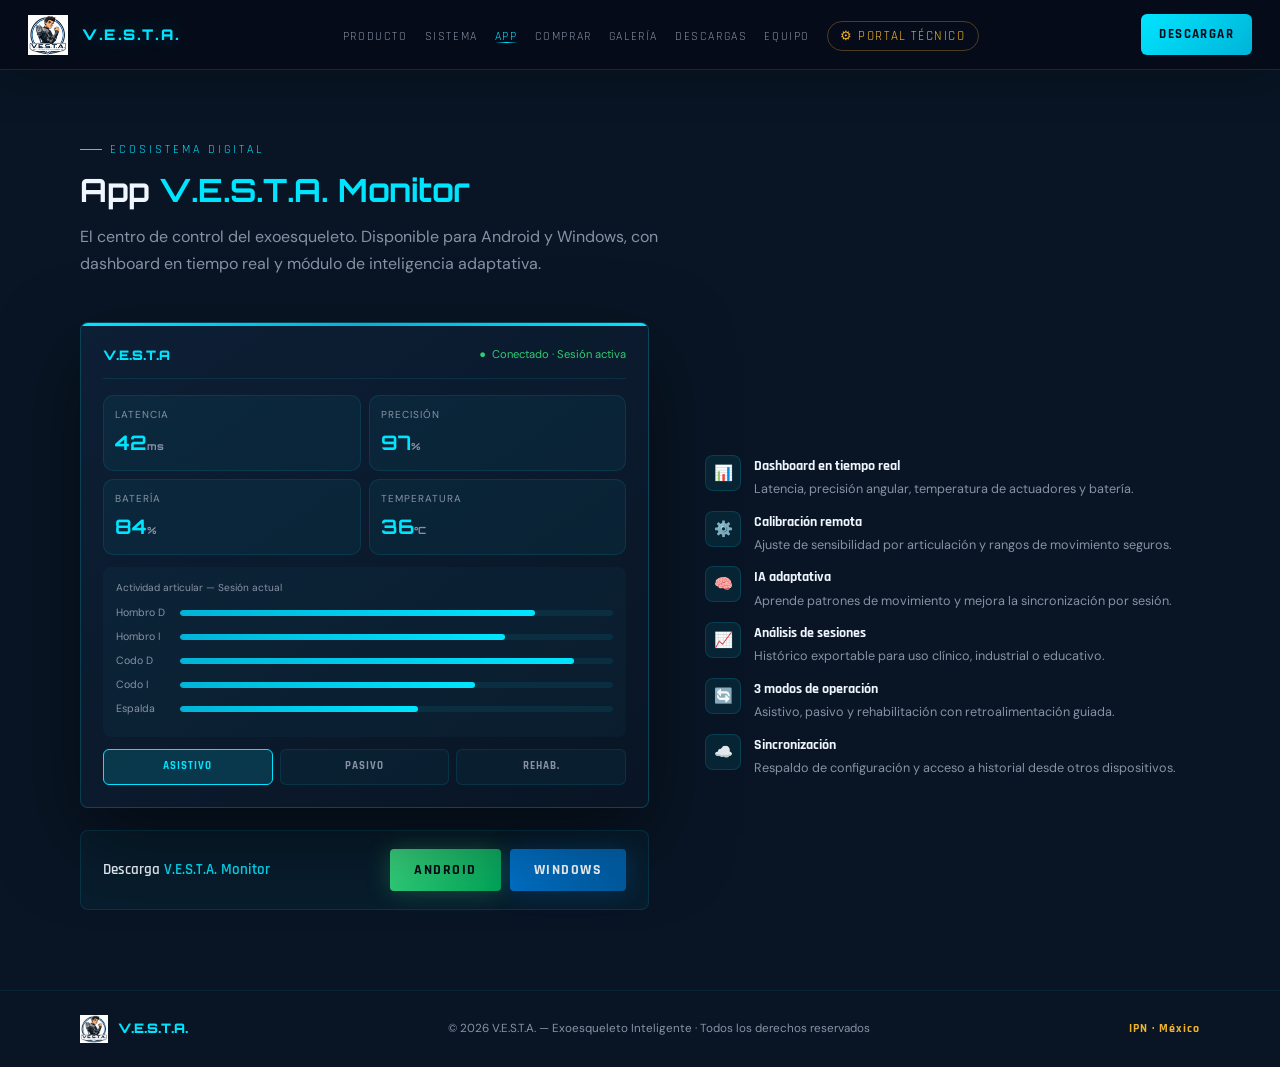
==== commit db709e91: "Agrega icono al portal tecnico" ====
--- a/app.html
+++ b/app.html
@@ -20,7 +20,7 @@
     <li><a href="galeria.html">Galería</a></li>
     <li><a href="descargas.html">Descargas</a></li>
     <li><a href="equipo.html">Equipo</a></li>
-    <li><a href="https://josepht2244.github.io/technical_V.E.S.T.A.-/" class="nav-tech-link" target="_blank" rel="noopener">Portal Técnico</a></li>
+    <li><a href="https://josepht2244.github.io/technical_V.E.S.T.A.-/" class="nav-tech-link" target="_blank" rel="noopener">⚙ Portal Técnico</a></li>
   </ul>
   <a href="descargas.html" class="nav-cta">Descargar</a>
   <button class="nav-toggle" id="nav-toggle" aria-label="Menú"><span></span><span></span><span></span></button>
@@ -34,7 +34,7 @@
   <a href="galeria.html">Galería</a>
   <a href="descargas.html">Descargas</a>
   <a href="equipo.html">Equipo</a>
-  <a href="https://josepht2244.github.io/technical_V.E.S.T.A.-/" class="nav-tech-drawer" target="_blank" rel="noopener">Portal Técnico</a>
+  <a href="https://josepht2244.github.io/technical_V.E.S.T.A.-/" class="nav-tech-drawer" target="_blank" rel="noopener">⚙ Portal Técnico</a>
 </nav>
 
 <section class="page-hero" id="app">
